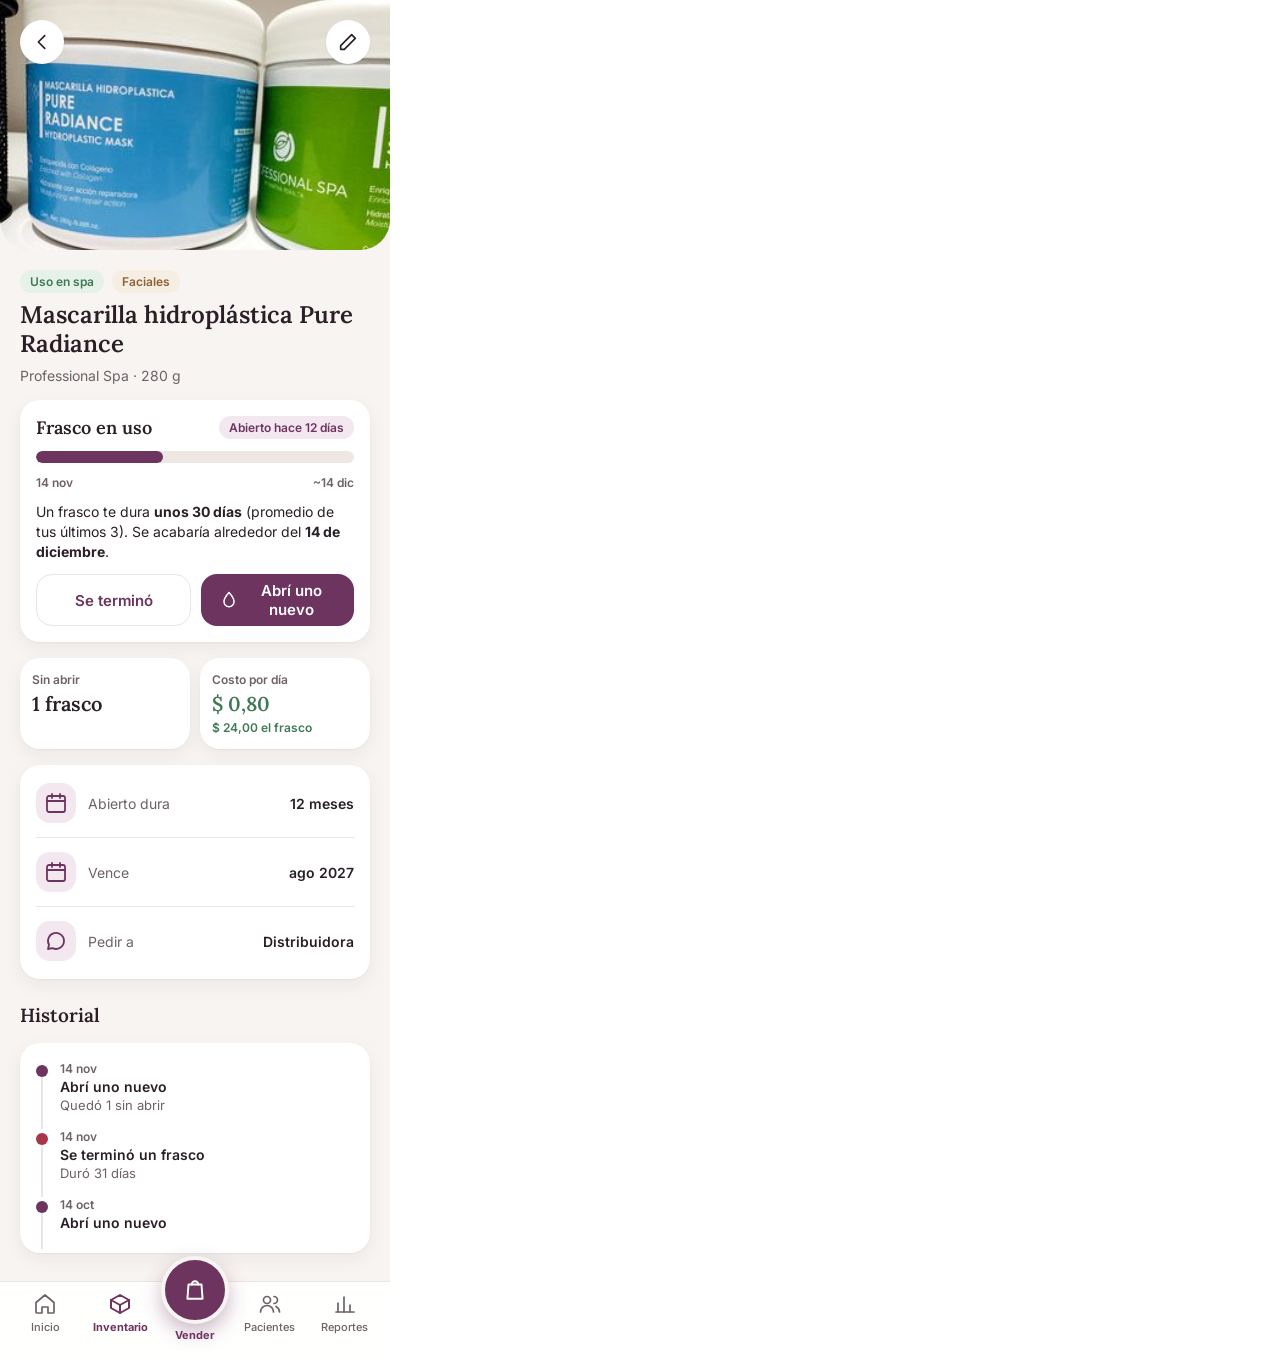
==== codex/diseno/Cabina.html @ d06ad49f "Versión 2: instrucciones, diseño y tareas para Codex (sin tocar la app actual) Co-Authored-By: Claud" ====
<!doctype html>
<html lang="es">
<head>
<meta charset="utf-8">
<title>Producto de cabina</title>
</head>
<body>


<link href="https://fonts.googleapis.com/css2?family=Lora:wght@500;600;700&amp;family=Inter:wght@400;500;600;700&amp;display=swap" rel="stylesheet">
<style>
body{margin:0}
a{color:#6E3460}a:hover{color:#4F2244}
</style>

<div style="position:relative; width:390px; height:1360px; overflow:hidden; box-sizing:border-box; background:#F8F4F1; font-family:'Inter', system-ui, sans-serif; color:#2A1F27">
<div style="position:relative; height:250px">
<img src="fotos/pureradiance.jpg" alt="Mascarilla hidroplástica Pure Radiance" style="width:100%; height:250px; object-fit:cover; border-radius:0 0 30px 30px">
<div style="position:absolute; top:20px; left:20px; right:20px; display:flex; justify-content:space-between"><a href="Inventario.html" aria-label="Volver" style="width:44px; height:44px; border-radius:999px; border:0; background:#FFFFFF; color:#2A1F27; display:flex; align-items:center; justify-content:center; box-shadow:0 1px 2px rgba(42,31,39,.06); text-decoration:none; flex:none; cursor:pointer"><svg aria-hidden="true" width="22" height="22" viewBox="0 0 24 24" fill="none" stroke="currentColor" stroke-width="1.8" stroke-linecap="round" stroke-linejoin="round" style="flex:none"><path d="M15 5l-7 7 7 7"/></svg></a><button type="button" aria-label="Editar producto" style="width:44px; height:44px; border-radius:999px; border:0; background:#FFFFFF; color:#2A1F27; display:flex; align-items:center; justify-content:center; box-shadow:0 1px 2px rgba(42,31,39,.06); text-decoration:none; flex:none; cursor:pointer"><svg aria-hidden="true" width="22" height="22" viewBox="0 0 24 24" fill="none" stroke="currentColor" stroke-width="1.8" stroke-linecap="round" stroke-linejoin="round" style="flex:none"><path d="M4 20h4L20 8l-4-4L4 16z"/></svg></button></div>
</div>
<div style="display:flex; flex-direction:column; gap:16px; padding:20px 20px 110px">
<div style="display:flex; flex-direction:column; gap:8px"><div style="display:flex; gap:8px"><span style="display:inline-flex; align-items:center; gap:6px; padding:4px 10px; border-radius:999px; background:#E6F1EA; color:#3F7A55; font-size:12px; font-weight:600; white-space:nowrap">Uso en spa</span><span style="display:inline-flex; align-items:center; gap:6px; padding:4px 10px; border-radius:999px; background:#F6EDE3; color:#8A6235; font-size:12px; font-weight:600; white-space:nowrap">Faciales</span></div><h1 style="margin:0; font:600 24px 'Lora', Georgia, serif; line-height:1.2">Mascarilla hidroplástica Pure Radiance</h1><span style="font-size:14px; color:#6E6169">Professional Spa · 280 g</span></div>
<div style="background:#FFFFFF; border-radius:20px; box-shadow:0 1px 2px rgba(42,31,39,.04), 0 6px 18px rgba(42,31,39,.06); padding:16px; display:flex; flex-direction:column; gap:12px">
<div style="display:flex; justify-content:space-between; align-items:center"><h2 style="margin:0; font:600 18px 'Lora', Georgia, serif">Frasco en uso</h2><span style="display:inline-flex; align-items:center; gap:6px; padding:4px 10px; border-radius:999px; background:#F3E8EF; color:#6E3460; font-size:12px; font-weight:600; white-space:nowrap">Abierto hace 12 días</span></div>
<div style="height:12px; border-radius:8px; background:#EFE7E3; overflow:hidden"><div style="width:40%; height:100%; background:#6E3460; border-radius:8px"></div></div>
<div style="display:flex; justify-content:space-between; font-size:12px; color:#6E6169; font-weight:600"><span>14 nov</span><span>~14 dic</span></div>
<p style="margin:0; font-size:14px; line-height:1.45">Un frasco te dura <b>unos 30 días</b> (promedio de tus últimos 3). Se acabaría alrededor del <b>14 de diciembre</b>.</p>
<div style="display:flex; gap:10px"><button type="button" style="display:flex; align-items:center; justify-content:center; gap:8px; height:52px; padding:0 18px; border-radius:16px; border:1px solid #ECE4E0; background:#FFFFFF; color:#6E3460; font:600 15px 'Inter', system-ui, sans-serif; text-decoration:none; flex:1; cursor:pointer">Se terminó</button><button type="button" style="display:flex; align-items:center; justify-content:center; gap:8px; height:52px; padding:0 18px; border-radius:16px; border:0; background:#6E3460; color:#FFFFFF; font:600 15px 'Inter', system-ui, sans-serif; text-decoration:none; flex:1; cursor:pointer"><svg aria-hidden="true" width="20" height="20" viewBox="0 0 24 24" fill="none" stroke="currentColor" stroke-width="1.8" stroke-linecap="round" stroke-linejoin="round" style="flex:none"><path d="M12 3s6 6.5 6 11a6 6 0 0 1-12 0c0-4.5 6-11 6-11z"/></svg>Abrí uno nuevo</button></div>
</div>
<div style="display:grid; grid-template-columns:repeat(2, minmax(0, 1fr)); gap:10px"><div style="background:#FFFFFF; border-radius:20px; box-shadow:0 1px 2px rgba(42,31,39,.04), 0 6px 18px rgba(42,31,39,.06); padding:14px 12px; display:flex; flex-direction:column; gap:4px"><span style="font-size:12px; color:#6E6169; font-weight:600">Sin abrir</span><b style="font:600 20px 'Lora', Georgia, serif; color:#2A1F27">1 frasco</b><span style="font-size:12px; color:#2A1F27; font-weight:600"></span></div><div style="background:#FFFFFF; border-radius:20px; box-shadow:0 1px 2px rgba(42,31,39,.04), 0 6px 18px rgba(42,31,39,.06); padding:14px 12px; display:flex; flex-direction:column; gap:4px"><span style="font-size:12px; color:#6E6169; font-weight:600">Costo por día</span><b style="font:600 20px 'Lora', Georgia, serif; color:#3F7A55">$ 0,80</b><span style="font-size:12px; color:#3F7A55; font-weight:600">$ 24,00 el frasco</span></div></div>
<div style="background:#FFFFFF; border-radius:20px; box-shadow:0 1px 2px rgba(42,31,39,.04), 0 6px 18px rgba(42,31,39,.06); padding:4px 0"><div style="display:flex; align-items:center; gap:12px; padding:14px 16px"><div style="width:40px; height:40px; border-radius:14px; background:#F3E8EF; color:#6E3460; display:flex; align-items:center; justify-content:center; flex:none"><svg aria-hidden="true" width="24" height="24" viewBox="0 0 24 24" fill="none" stroke="currentColor" stroke-width="1.8" stroke-linecap="round" stroke-linejoin="round" style="flex:none"><rect x="3" y="5" width="18" height="16" rx="2"/><path d="M3 10h18M8 3v4M16 3v4"/></svg></div><span style="flex:1; font-size:14px; color:#6E6169">Abierto dura</span><span style="font-size:14px; font-weight:600; text-align:right">12 meses</span></div><div style="height:1px; background:#ECE4E0; margin:0 16px"></div><div style="display:flex; align-items:center; gap:12px; padding:14px 16px"><div style="width:40px; height:40px; border-radius:14px; background:#F3E8EF; color:#6E3460; display:flex; align-items:center; justify-content:center; flex:none"><svg aria-hidden="true" width="24" height="24" viewBox="0 0 24 24" fill="none" stroke="currentColor" stroke-width="1.8" stroke-linecap="round" stroke-linejoin="round" style="flex:none"><rect x="3" y="5" width="18" height="16" rx="2"/><path d="M3 10h18M8 3v4M16 3v4"/></svg></div><span style="flex:1; font-size:14px; color:#6E6169">Vence</span><span style="font-size:14px; font-weight:600; text-align:right">ago 2027</span></div><div style="height:1px; background:#ECE4E0; margin:0 16px"></div><div style="display:flex; align-items:center; gap:12px; padding:14px 16px"><div style="width:40px; height:40px; border-radius:14px; background:#F3E8EF; color:#6E3460; display:flex; align-items:center; justify-content:center; flex:none"><svg aria-hidden="true" width="24" height="24" viewBox="0 0 24 24" fill="none" stroke="currentColor" stroke-width="1.8" stroke-linecap="round" stroke-linejoin="round" style="flex:none"><path d="M20 12a8 8 0 0 1-11.6 7.1L4 20l1-4.2A8 8 0 1 1 20 12z"/></svg></div><span style="flex:1; font-size:14px; color:#6E6169">Pedir a</span><span style="font-size:14px; font-weight:600; text-align:right">Distribuidora</span></div></div>
<div style="display:flex; align-items:baseline; justify-content:space-between; margin-top:8px"><h2 style="margin:0; font:600 19px 'Lora', Georgia, serif; color:#2A1F27">Historial</h2></div>
<div style="background:#FFFFFF; border-radius:20px; box-shadow:0 1px 2px rgba(42,31,39,.04), 0 6px 18px rgba(42,31,39,.06); padding:18px 16px 4px"><div style="display:flex; gap:12px"><div style="display:flex; flex-direction:column; align-items:center"><span style="width:12px; height:12px; border-radius:999px; background:#6E3460; margin-top:4px"></span><span style="width:2px; flex:1; background:#ECE4E0"></span></div><div style="display:flex; flex-direction:column; gap:2px; padding-bottom:16px; flex:1"><span style="font-size:12px; color:#6E6169; font-weight:600">14 nov</span><span style="font-size:14px; font-weight:600">Abrí uno nuevo</span><span style="font-size:13px; color:#6E6169">Quedó 1 sin abrir</span></div></div><div style="display:flex; gap:12px"><div style="display:flex; flex-direction:column; align-items:center"><span style="width:12px; height:12px; border-radius:999px; background:#A8364A; margin-top:4px"></span><span style="width:2px; flex:1; background:#ECE4E0"></span></div><div style="display:flex; flex-direction:column; gap:2px; padding-bottom:16px; flex:1"><span style="font-size:12px; color:#6E6169; font-weight:600">14 nov</span><span style="font-size:14px; font-weight:600">Se terminó un frasco</span><span style="font-size:13px; color:#6E6169">Duró 31 días</span></div></div><div style="display:flex; gap:12px"><div style="display:flex; flex-direction:column; align-items:center"><span style="width:12px; height:12px; border-radius:999px; background:#6E3460; margin-top:4px"></span><span style="width:2px; flex:1; background:#ECE4E0"></span></div><div style="display:flex; flex-direction:column; gap:2px; padding-bottom:16px; flex:1"><span style="font-size:12px; color:#6E6169; font-weight:600">14 oct</span><span style="font-size:14px; font-weight:600">Abrí uno nuevo</span><span style="font-size:13px; color:#6E6169"></span></div></div></div>
</div><nav aria-label="Principal" style="position:absolute; left:0; right:0; bottom:0; height:78px; background:rgba(255,255,255,.96); border-top:1px solid #ECE4E0; display:flex; align-items:flex-start; padding:0 8px"><a href="Main.html" style="flex:1; display:flex; flex-direction:column; align-items:center; gap:4px; padding-top:10px; color:#6E6169; text-decoration:none; font-size:11px; font-weight:500"><svg aria-hidden="true" width="24" height="24" viewBox="0 0 24 24" fill="none" stroke="currentColor" stroke-width="1.7" stroke-linecap="round" stroke-linejoin="round" style="flex:none"><path d="M3 10.5 12 3l9 7.5V20a1 1 0 0 1-1 1h-5v-6H9v6H4a1 1 0 0 1-1-1z"/></svg><span>Inicio</span></a><a href="Inventario.html" style="flex:1; display:flex; flex-direction:column; align-items:center; gap:4px; padding-top:10px; color:#6E3460; text-decoration:none; font-size:11px; font-weight:700"><svg aria-hidden="true" width="24" height="24" viewBox="0 0 24 24" fill="none" stroke="currentColor" stroke-width="2" stroke-linecap="round" stroke-linejoin="round" style="flex:none"><path d="M21 8 12 3 3 8l9 5 9-5z"/><path d="M3 8v8l9 5 9-5V8"/><path d="M12 13v8"/></svg><span>Inventario</span></a><a href="Vender.html" style="display:flex; flex-direction:column; align-items:center; gap:4px; text-decoration:none; color:#6E3460; margin-top:-26px; flex:1"><span style="width:60px; height:60px; border-radius:999px; background:#6E3460; color:#FFFFFF; display:flex; align-items:center; justify-content:center; box-shadow:0 8px 20px rgba(110,52,96,.35); border:4px solid #F8F4F1"><svg aria-hidden="true" width="26" height="26" viewBox="0 0 24 24" fill="none" stroke="currentColor" stroke-width="1.8" stroke-linecap="round" stroke-linejoin="round" style="flex:none"><path d="M6 7h12l1 13H5z"/><path d="M9 7a3 3 0 0 1 6 0"/></svg></span><span style="font-size:11px; font-weight:700">Vender</span></a><a href="Paciente.html" style="flex:1; display:flex; flex-direction:column; align-items:center; gap:4px; padding-top:10px; color:#6E6169; text-decoration:none; font-size:11px; font-weight:500"><svg aria-hidden="true" width="24" height="24" viewBox="0 0 24 24" fill="none" stroke="currentColor" stroke-width="1.7" stroke-linecap="round" stroke-linejoin="round" style="flex:none"><circle cx="9" cy="8" r="3.5"/><path d="M2.5 20a6.5 6.5 0 0 1 13 0"/><path d="M16 4.5a3.5 3.5 0 0 1 0 7"/><path d="M18 14.5a6.5 6.5 0 0 1 3.5 5.5"/></svg><span>Pacientes</span></a><a href="Reportes.html" style="flex:1; display:flex; flex-direction:column; align-items:center; gap:4px; padding-top:10px; color:#6E6169; text-decoration:none; font-size:11px; font-weight:500"><svg aria-hidden="true" width="24" height="24" viewBox="0 0 24 24" fill="none" stroke="currentColor" stroke-width="1.7" stroke-linecap="round" stroke-linejoin="round" style="flex:none"><path d="M5 20V11"/><path d="M11 20V5"/><path d="M17 20v-7"/><path d="M3 20h18"/></svg><span>Reportes</span></a></nav>
</div>

</body>
</html>
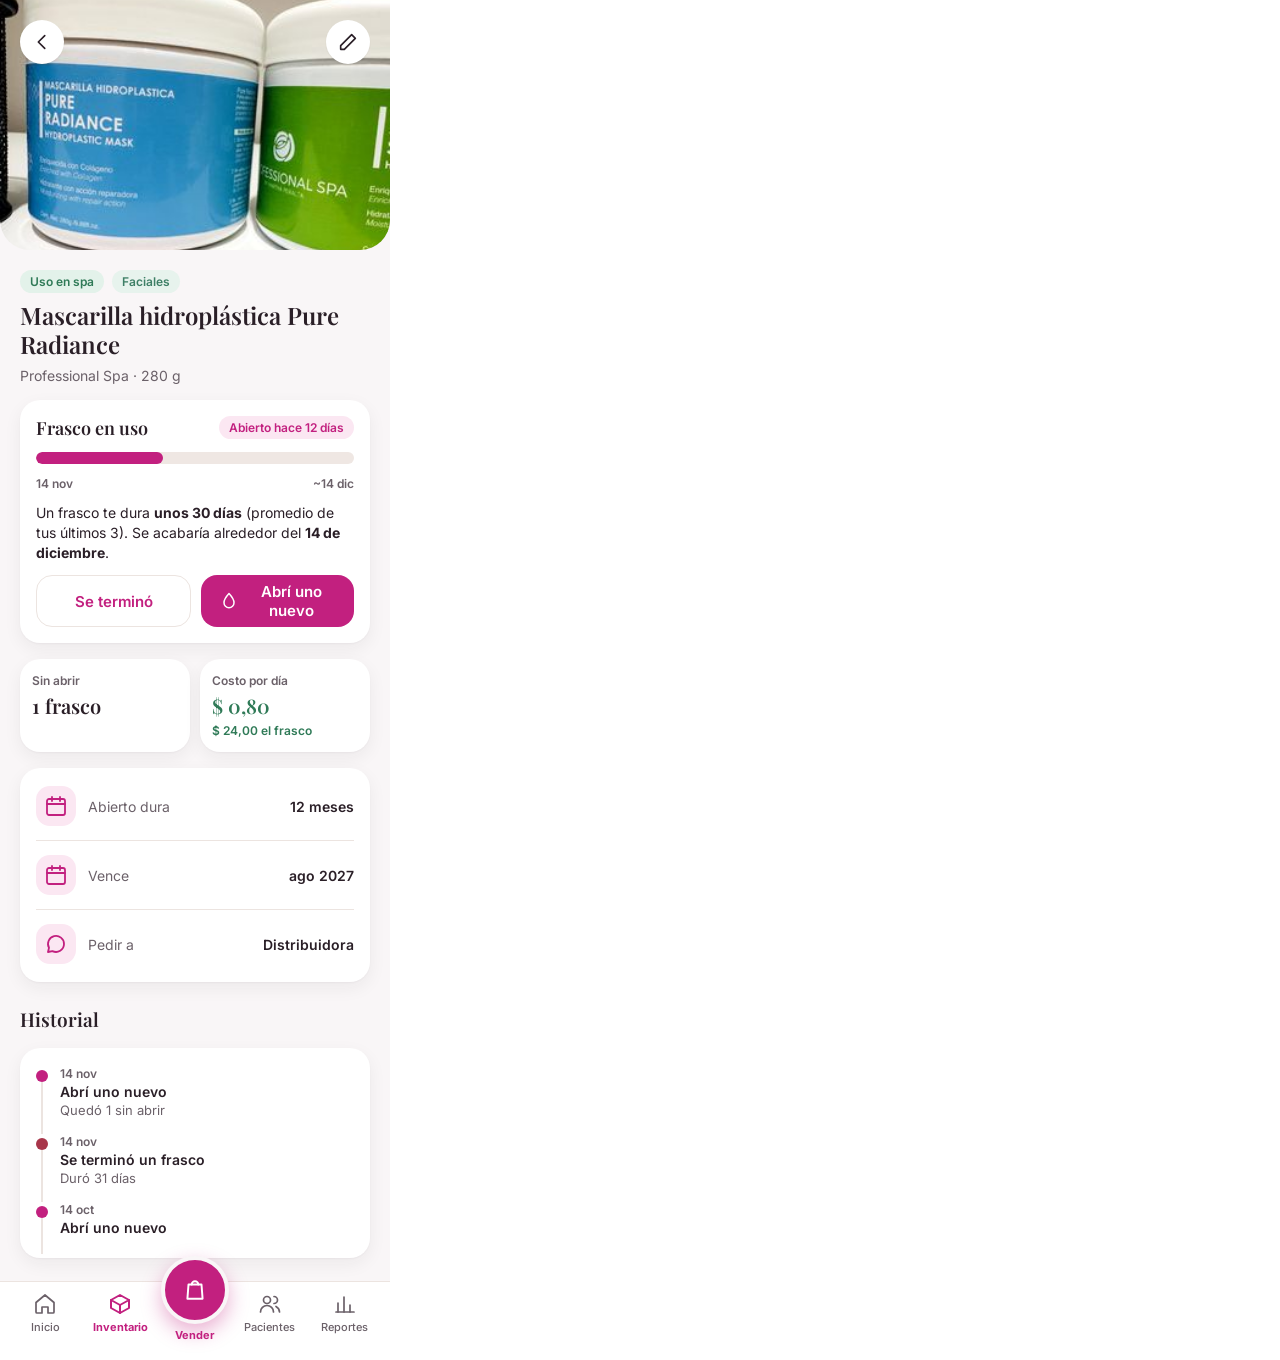
==== commit f9fcd8a0: "Diseño: logotipo de SPARATI y colores de la marca (magenta y menta) Co-Authored-By: Claude Opus 5.5 " ====
--- a/codex/diseno/Cabina.html
+++ b/codex/diseno/Cabina.html
@@ -7,31 +7,31 @@
 <body>
 
 
-<link href="https://fonts.googleapis.com/css2?family=Lora:wght@500;600;700&amp;family=Inter:wght@400;500;600;700&amp;display=swap" rel="stylesheet">
+<link href="https://fonts.googleapis.com/css2?family=Playfair+Display:wght@500;600;700&amp;family=Inter:wght@400;500;600;700&amp;display=swap" rel="stylesheet">
 <style>
-body{margin:0}
-a{color:#6E3460}a:hover{color:#4F2244}
+body{margin:0; font-variant-numeric:lining-nums}
+a{color:#C2207F}a:hover{color:#9C1966}
 </style>
 
-<div style="position:relative; width:390px; height:1360px; overflow:hidden; box-sizing:border-box; background:#F8F4F1; font-family:'Inter', system-ui, sans-serif; color:#2A1F27">
+<div style="position:relative; width:390px; height:1360px; overflow:hidden; box-sizing:border-box; background:#F9F6F7; font-family:'Inter', system-ui, sans-serif; color:#2A1F27">
 <div style="position:relative; height:250px">
 <img src="fotos/pureradiance.jpg" alt="Mascarilla hidroplástica Pure Radiance" style="width:100%; height:250px; object-fit:cover; border-radius:0 0 30px 30px">
 <div style="position:absolute; top:20px; left:20px; right:20px; display:flex; justify-content:space-between"><a href="Inventario.html" aria-label="Volver" style="width:44px; height:44px; border-radius:999px; border:0; background:#FFFFFF; color:#2A1F27; display:flex; align-items:center; justify-content:center; box-shadow:0 1px 2px rgba(42,31,39,.06); text-decoration:none; flex:none; cursor:pointer"><svg aria-hidden="true" width="22" height="22" viewBox="0 0 24 24" fill="none" stroke="currentColor" stroke-width="1.8" stroke-linecap="round" stroke-linejoin="round" style="flex:none"><path d="M15 5l-7 7 7 7"/></svg></a><button type="button" aria-label="Editar producto" style="width:44px; height:44px; border-radius:999px; border:0; background:#FFFFFF; color:#2A1F27; display:flex; align-items:center; justify-content:center; box-shadow:0 1px 2px rgba(42,31,39,.06); text-decoration:none; flex:none; cursor:pointer"><svg aria-hidden="true" width="22" height="22" viewBox="0 0 24 24" fill="none" stroke="currentColor" stroke-width="1.8" stroke-linecap="round" stroke-linejoin="round" style="flex:none"><path d="M4 20h4L20 8l-4-4L4 16z"/></svg></button></div>
 </div>
 <div style="display:flex; flex-direction:column; gap:16px; padding:20px 20px 110px">
-<div style="display:flex; flex-direction:column; gap:8px"><div style="display:flex; gap:8px"><span style="display:inline-flex; align-items:center; gap:6px; padding:4px 10px; border-radius:999px; background:#E6F1EA; color:#3F7A55; font-size:12px; font-weight:600; white-space:nowrap">Uso en spa</span><span style="display:inline-flex; align-items:center; gap:6px; padding:4px 10px; border-radius:999px; background:#F6EDE3; color:#8A6235; font-size:12px; font-weight:600; white-space:nowrap">Faciales</span></div><h1 style="margin:0; font:600 24px 'Lora', Georgia, serif; line-height:1.2">Mascarilla hidroplástica Pure Radiance</h1><span style="font-size:14px; color:#6E6169">Professional Spa · 280 g</span></div>
+<div style="display:flex; flex-direction:column; gap:8px"><div style="display:flex; gap:8px"><span style="display:inline-flex; align-items:center; gap:6px; padding:4px 10px; border-radius:999px; background:#E3F2EA; color:#2F7A57; font-size:12px; font-weight:600; white-space:nowrap">Uso en spa</span><span style="display:inline-flex; align-items:center; gap:6px; padding:4px 10px; border-radius:999px; background:#E7F3ED; color:#3E7F66; font-size:12px; font-weight:600; white-space:nowrap">Faciales</span></div><h1 style="margin:0; font:600 24px 'Playfair Display', Georgia, serif; line-height:1.2">Mascarilla hidroplástica Pure Radiance</h1><span style="font-size:14px; color:#6B6169">Professional Spa · 280 g</span></div>
 <div style="background:#FFFFFF; border-radius:20px; box-shadow:0 1px 2px rgba(42,31,39,.04), 0 6px 18px rgba(42,31,39,.06); padding:16px; display:flex; flex-direction:column; gap:12px">
-<div style="display:flex; justify-content:space-between; align-items:center"><h2 style="margin:0; font:600 18px 'Lora', Georgia, serif">Frasco en uso</h2><span style="display:inline-flex; align-items:center; gap:6px; padding:4px 10px; border-radius:999px; background:#F3E8EF; color:#6E3460; font-size:12px; font-weight:600; white-space:nowrap">Abierto hace 12 días</span></div>
-<div style="height:12px; border-radius:8px; background:#EFE7E3; overflow:hidden"><div style="width:40%; height:100%; background:#6E3460; border-radius:8px"></div></div>
-<div style="display:flex; justify-content:space-between; font-size:12px; color:#6E6169; font-weight:600"><span>14 nov</span><span>~14 dic</span></div>
+<div style="display:flex; justify-content:space-between; align-items:center"><h2 style="margin:0; font:600 18px 'Playfair Display', Georgia, serif">Frasco en uso</h2><span style="display:inline-flex; align-items:center; gap:6px; padding:4px 10px; border-radius:999px; background:#FBE7F2; color:#C2207F; font-size:12px; font-weight:600; white-space:nowrap">Abierto hace 12 días</span></div>
+<div style="height:12px; border-radius:8px; background:#EFE7E3; overflow:hidden"><div style="width:40%; height:100%; background:#C2207F; border-radius:8px"></div></div>
+<div style="display:flex; justify-content:space-between; font-size:12px; color:#6B6169; font-weight:600"><span>14 nov</span><span>~14 dic</span></div>
 <p style="margin:0; font-size:14px; line-height:1.45">Un frasco te dura <b>unos 30 días</b> (promedio de tus últimos 3). Se acabaría alrededor del <b>14 de diciembre</b>.</p>
-<div style="display:flex; gap:10px"><button type="button" style="display:flex; align-items:center; justify-content:center; gap:8px; height:52px; padding:0 18px; border-radius:16px; border:1px solid #ECE4E0; background:#FFFFFF; color:#6E3460; font:600 15px 'Inter', system-ui, sans-serif; text-decoration:none; flex:1; cursor:pointer">Se terminó</button><button type="button" style="display:flex; align-items:center; justify-content:center; gap:8px; height:52px; padding:0 18px; border-radius:16px; border:0; background:#6E3460; color:#FFFFFF; font:600 15px 'Inter', system-ui, sans-serif; text-decoration:none; flex:1; cursor:pointer"><svg aria-hidden="true" width="20" height="20" viewBox="0 0 24 24" fill="none" stroke="currentColor" stroke-width="1.8" stroke-linecap="round" stroke-linejoin="round" style="flex:none"><path d="M12 3s6 6.5 6 11a6 6 0 0 1-12 0c0-4.5 6-11 6-11z"/></svg>Abrí uno nuevo</button></div>
+<div style="display:flex; gap:10px"><button type="button" style="display:flex; align-items:center; justify-content:center; gap:8px; height:52px; padding:0 18px; border-radius:16px; border:1px solid #ECE4E0; background:#FFFFFF; color:#C2207F; font:600 15px 'Inter', system-ui, sans-serif; text-decoration:none; flex:1; cursor:pointer">Se terminó</button><button type="button" style="display:flex; align-items:center; justify-content:center; gap:8px; height:52px; padding:0 18px; border-radius:16px; border:0; background:#C2207F; color:#FFFFFF; font:600 15px 'Inter', system-ui, sans-serif; text-decoration:none; flex:1; cursor:pointer"><svg aria-hidden="true" width="20" height="20" viewBox="0 0 24 24" fill="none" stroke="currentColor" stroke-width="1.8" stroke-linecap="round" stroke-linejoin="round" style="flex:none"><path d="M12 3s6 6.5 6 11a6 6 0 0 1-12 0c0-4.5 6-11 6-11z"/></svg>Abrí uno nuevo</button></div>
 </div>
-<div style="display:grid; grid-template-columns:repeat(2, minmax(0, 1fr)); gap:10px"><div style="background:#FFFFFF; border-radius:20px; box-shadow:0 1px 2px rgba(42,31,39,.04), 0 6px 18px rgba(42,31,39,.06); padding:14px 12px; display:flex; flex-direction:column; gap:4px"><span style="font-size:12px; color:#6E6169; font-weight:600">Sin abrir</span><b style="font:600 20px 'Lora', Georgia, serif; color:#2A1F27">1 frasco</b><span style="font-size:12px; color:#2A1F27; font-weight:600"></span></div><div style="background:#FFFFFF; border-radius:20px; box-shadow:0 1px 2px rgba(42,31,39,.04), 0 6px 18px rgba(42,31,39,.06); padding:14px 12px; display:flex; flex-direction:column; gap:4px"><span style="font-size:12px; color:#6E6169; font-weight:600">Costo por día</span><b style="font:600 20px 'Lora', Georgia, serif; color:#3F7A55">$ 0,80</b><span style="font-size:12px; color:#3F7A55; font-weight:600">$ 24,00 el frasco</span></div></div>
-<div style="background:#FFFFFF; border-radius:20px; box-shadow:0 1px 2px rgba(42,31,39,.04), 0 6px 18px rgba(42,31,39,.06); padding:4px 0"><div style="display:flex; align-items:center; gap:12px; padding:14px 16px"><div style="width:40px; height:40px; border-radius:14px; background:#F3E8EF; color:#6E3460; display:flex; align-items:center; justify-content:center; flex:none"><svg aria-hidden="true" width="24" height="24" viewBox="0 0 24 24" fill="none" stroke="currentColor" stroke-width="1.8" stroke-linecap="round" stroke-linejoin="round" style="flex:none"><rect x="3" y="5" width="18" height="16" rx="2"/><path d="M3 10h18M8 3v4M16 3v4"/></svg></div><span style="flex:1; font-size:14px; color:#6E6169">Abierto dura</span><span style="font-size:14px; font-weight:600; text-align:right">12 meses</span></div><div style="height:1px; background:#ECE4E0; margin:0 16px"></div><div style="display:flex; align-items:center; gap:12px; padding:14px 16px"><div style="width:40px; height:40px; border-radius:14px; background:#F3E8EF; color:#6E3460; display:flex; align-items:center; justify-content:center; flex:none"><svg aria-hidden="true" width="24" height="24" viewBox="0 0 24 24" fill="none" stroke="currentColor" stroke-width="1.8" stroke-linecap="round" stroke-linejoin="round" style="flex:none"><rect x="3" y="5" width="18" height="16" rx="2"/><path d="M3 10h18M8 3v4M16 3v4"/></svg></div><span style="flex:1; font-size:14px; color:#6E6169">Vence</span><span style="font-size:14px; font-weight:600; text-align:right">ago 2027</span></div><div style="height:1px; background:#ECE4E0; margin:0 16px"></div><div style="display:flex; align-items:center; gap:12px; padding:14px 16px"><div style="width:40px; height:40px; border-radius:14px; background:#F3E8EF; color:#6E3460; display:flex; align-items:center; justify-content:center; flex:none"><svg aria-hidden="true" width="24" height="24" viewBox="0 0 24 24" fill="none" stroke="currentColor" stroke-width="1.8" stroke-linecap="round" stroke-linejoin="round" style="flex:none"><path d="M20 12a8 8 0 0 1-11.6 7.1L4 20l1-4.2A8 8 0 1 1 20 12z"/></svg></div><span style="flex:1; font-size:14px; color:#6E6169">Pedir a</span><span style="font-size:14px; font-weight:600; text-align:right">Distribuidora</span></div></div>
-<div style="display:flex; align-items:baseline; justify-content:space-between; margin-top:8px"><h2 style="margin:0; font:600 19px 'Lora', Georgia, serif; color:#2A1F27">Historial</h2></div>
-<div style="background:#FFFFFF; border-radius:20px; box-shadow:0 1px 2px rgba(42,31,39,.04), 0 6px 18px rgba(42,31,39,.06); padding:18px 16px 4px"><div style="display:flex; gap:12px"><div style="display:flex; flex-direction:column; align-items:center"><span style="width:12px; height:12px; border-radius:999px; background:#6E3460; margin-top:4px"></span><span style="width:2px; flex:1; background:#ECE4E0"></span></div><div style="display:flex; flex-direction:column; gap:2px; padding-bottom:16px; flex:1"><span style="font-size:12px; color:#6E6169; font-weight:600">14 nov</span><span style="font-size:14px; font-weight:600">Abrí uno nuevo</span><span style="font-size:13px; color:#6E6169">Quedó 1 sin abrir</span></div></div><div style="display:flex; gap:12px"><div style="display:flex; flex-direction:column; align-items:center"><span style="width:12px; height:12px; border-radius:999px; background:#A8364A; margin-top:4px"></span><span style="width:2px; flex:1; background:#ECE4E0"></span></div><div style="display:flex; flex-direction:column; gap:2px; padding-bottom:16px; flex:1"><span style="font-size:12px; color:#6E6169; font-weight:600">14 nov</span><span style="font-size:14px; font-weight:600">Se terminó un frasco</span><span style="font-size:13px; color:#6E6169">Duró 31 días</span></div></div><div style="display:flex; gap:12px"><div style="display:flex; flex-direction:column; align-items:center"><span style="width:12px; height:12px; border-radius:999px; background:#6E3460; margin-top:4px"></span><span style="width:2px; flex:1; background:#ECE4E0"></span></div><div style="display:flex; flex-direction:column; gap:2px; padding-bottom:16px; flex:1"><span style="font-size:12px; color:#6E6169; font-weight:600">14 oct</span><span style="font-size:14px; font-weight:600">Abrí uno nuevo</span><span style="font-size:13px; color:#6E6169"></span></div></div></div>
-</div><nav aria-label="Principal" style="position:absolute; left:0; right:0; bottom:0; height:78px; background:rgba(255,255,255,.96); border-top:1px solid #ECE4E0; display:flex; align-items:flex-start; padding:0 8px"><a href="Main.html" style="flex:1; display:flex; flex-direction:column; align-items:center; gap:4px; padding-top:10px; color:#6E6169; text-decoration:none; font-size:11px; font-weight:500"><svg aria-hidden="true" width="24" height="24" viewBox="0 0 24 24" fill="none" stroke="currentColor" stroke-width="1.7" stroke-linecap="round" stroke-linejoin="round" style="flex:none"><path d="M3 10.5 12 3l9 7.5V20a1 1 0 0 1-1 1h-5v-6H9v6H4a1 1 0 0 1-1-1z"/></svg><span>Inicio</span></a><a href="Inventario.html" style="flex:1; display:flex; flex-direction:column; align-items:center; gap:4px; padding-top:10px; color:#6E3460; text-decoration:none; font-size:11px; font-weight:700"><svg aria-hidden="true" width="24" height="24" viewBox="0 0 24 24" fill="none" stroke="currentColor" stroke-width="2" stroke-linecap="round" stroke-linejoin="round" style="flex:none"><path d="M21 8 12 3 3 8l9 5 9-5z"/><path d="M3 8v8l9 5 9-5V8"/><path d="M12 13v8"/></svg><span>Inventario</span></a><a href="Vender.html" style="display:flex; flex-direction:column; align-items:center; gap:4px; text-decoration:none; color:#6E3460; margin-top:-26px; flex:1"><span style="width:60px; height:60px; border-radius:999px; background:#6E3460; color:#FFFFFF; display:flex; align-items:center; justify-content:center; box-shadow:0 8px 20px rgba(110,52,96,.35); border:4px solid #F8F4F1"><svg aria-hidden="true" width="26" height="26" viewBox="0 0 24 24" fill="none" stroke="currentColor" stroke-width="1.8" stroke-linecap="round" stroke-linejoin="round" style="flex:none"><path d="M6 7h12l1 13H5z"/><path d="M9 7a3 3 0 0 1 6 0"/></svg></span><span style="font-size:11px; font-weight:700">Vender</span></a><a href="Paciente.html" style="flex:1; display:flex; flex-direction:column; align-items:center; gap:4px; padding-top:10px; color:#6E6169; text-decoration:none; font-size:11px; font-weight:500"><svg aria-hidden="true" width="24" height="24" viewBox="0 0 24 24" fill="none" stroke="currentColor" stroke-width="1.7" stroke-linecap="round" stroke-linejoin="round" style="flex:none"><circle cx="9" cy="8" r="3.5"/><path d="M2.5 20a6.5 6.5 0 0 1 13 0"/><path d="M16 4.5a3.5 3.5 0 0 1 0 7"/><path d="M18 14.5a6.5 6.5 0 0 1 3.5 5.5"/></svg><span>Pacientes</span></a><a href="Reportes.html" style="flex:1; display:flex; flex-direction:column; align-items:center; gap:4px; padding-top:10px; color:#6E6169; text-decoration:none; font-size:11px; font-weight:500"><svg aria-hidden="true" width="24" height="24" viewBox="0 0 24 24" fill="none" stroke="currentColor" stroke-width="1.7" stroke-linecap="round" stroke-linejoin="round" style="flex:none"><path d="M5 20V11"/><path d="M11 20V5"/><path d="M17 20v-7"/><path d="M3 20h18"/></svg><span>Reportes</span></a></nav>
+<div style="display:grid; grid-template-columns:repeat(2, minmax(0, 1fr)); gap:10px"><div style="background:#FFFFFF; border-radius:20px; box-shadow:0 1px 2px rgba(42,31,39,.04), 0 6px 18px rgba(42,31,39,.06); padding:14px 12px; display:flex; flex-direction:column; gap:4px"><span style="font-size:12px; color:#6B6169; font-weight:600">Sin abrir</span><b style="font:600 20px 'Playfair Display', Georgia, serif; color:#2A1F27">1 frasco</b><span style="font-size:12px; color:#2A1F27; font-weight:600"></span></div><div style="background:#FFFFFF; border-radius:20px; box-shadow:0 1px 2px rgba(42,31,39,.04), 0 6px 18px rgba(42,31,39,.06); padding:14px 12px; display:flex; flex-direction:column; gap:4px"><span style="font-size:12px; color:#6B6169; font-weight:600">Costo por día</span><b style="font:600 20px 'Playfair Display', Georgia, serif; color:#2F7A57">$ 0,80</b><span style="font-size:12px; color:#2F7A57; font-weight:600">$ 24,00 el frasco</span></div></div>
+<div style="background:#FFFFFF; border-radius:20px; box-shadow:0 1px 2px rgba(42,31,39,.04), 0 6px 18px rgba(42,31,39,.06); padding:4px 0"><div style="display:flex; align-items:center; gap:12px; padding:14px 16px"><div style="width:40px; height:40px; border-radius:14px; background:#FBE7F2; color:#C2207F; display:flex; align-items:center; justify-content:center; flex:none"><svg aria-hidden="true" width="24" height="24" viewBox="0 0 24 24" fill="none" stroke="currentColor" stroke-width="1.8" stroke-linecap="round" stroke-linejoin="round" style="flex:none"><rect x="3" y="5" width="18" height="16" rx="2"/><path d="M3 10h18M8 3v4M16 3v4"/></svg></div><span style="flex:1; font-size:14px; color:#6B6169">Abierto dura</span><span style="font-size:14px; font-weight:600; text-align:right">12 meses</span></div><div style="height:1px; background:#ECE4E0; margin:0 16px"></div><div style="display:flex; align-items:center; gap:12px; padding:14px 16px"><div style="width:40px; height:40px; border-radius:14px; background:#FBE7F2; color:#C2207F; display:flex; align-items:center; justify-content:center; flex:none"><svg aria-hidden="true" width="24" height="24" viewBox="0 0 24 24" fill="none" stroke="currentColor" stroke-width="1.8" stroke-linecap="round" stroke-linejoin="round" style="flex:none"><rect x="3" y="5" width="18" height="16" rx="2"/><path d="M3 10h18M8 3v4M16 3v4"/></svg></div><span style="flex:1; font-size:14px; color:#6B6169">Vence</span><span style="font-size:14px; font-weight:600; text-align:right">ago 2027</span></div><div style="height:1px; background:#ECE4E0; margin:0 16px"></div><div style="display:flex; align-items:center; gap:12px; padding:14px 16px"><div style="width:40px; height:40px; border-radius:14px; background:#FBE7F2; color:#C2207F; display:flex; align-items:center; justify-content:center; flex:none"><svg aria-hidden="true" width="24" height="24" viewBox="0 0 24 24" fill="none" stroke="currentColor" stroke-width="1.8" stroke-linecap="round" stroke-linejoin="round" style="flex:none"><path d="M20 12a8 8 0 0 1-11.6 7.1L4 20l1-4.2A8 8 0 1 1 20 12z"/></svg></div><span style="flex:1; font-size:14px; color:#6B6169">Pedir a</span><span style="font-size:14px; font-weight:600; text-align:right">Distribuidora</span></div></div>
+<div style="display:flex; align-items:baseline; justify-content:space-between; margin-top:8px"><h2 style="margin:0; font:600 19px 'Playfair Display', Georgia, serif; color:#2A1F27">Historial</h2></div>
+<div style="background:#FFFFFF; border-radius:20px; box-shadow:0 1px 2px rgba(42,31,39,.04), 0 6px 18px rgba(42,31,39,.06); padding:18px 16px 4px"><div style="display:flex; gap:12px"><div style="display:flex; flex-direction:column; align-items:center"><span style="width:12px; height:12px; border-radius:999px; background:#C2207F; margin-top:4px"></span><span style="width:2px; flex:1; background:#ECE4E0"></span></div><div style="display:flex; flex-direction:column; gap:2px; padding-bottom:16px; flex:1"><span style="font-size:12px; color:#6B6169; font-weight:600">14 nov</span><span style="font-size:14px; font-weight:600">Abrí uno nuevo</span><span style="font-size:13px; color:#6B6169">Quedó 1 sin abrir</span></div></div><div style="display:flex; gap:12px"><div style="display:flex; flex-direction:column; align-items:center"><span style="width:12px; height:12px; border-radius:999px; background:#A8364A; margin-top:4px"></span><span style="width:2px; flex:1; background:#ECE4E0"></span></div><div style="display:flex; flex-direction:column; gap:2px; padding-bottom:16px; flex:1"><span style="font-size:12px; color:#6B6169; font-weight:600">14 nov</span><span style="font-size:14px; font-weight:600">Se terminó un frasco</span><span style="font-size:13px; color:#6B6169">Duró 31 días</span></div></div><div style="display:flex; gap:12px"><div style="display:flex; flex-direction:column; align-items:center"><span style="width:12px; height:12px; border-radius:999px; background:#C2207F; margin-top:4px"></span><span style="width:2px; flex:1; background:#ECE4E0"></span></div><div style="display:flex; flex-direction:column; gap:2px; padding-bottom:16px; flex:1"><span style="font-size:12px; color:#6B6169; font-weight:600">14 oct</span><span style="font-size:14px; font-weight:600">Abrí uno nuevo</span><span style="font-size:13px; color:#6B6169"></span></div></div></div>
+</div><nav aria-label="Principal" style="position:absolute; left:0; right:0; bottom:0; height:78px; background:rgba(255,255,255,.96); border-top:1px solid #ECE4E0; display:flex; align-items:flex-start; padding:0 8px"><a href="Main.html" style="flex:1; display:flex; flex-direction:column; align-items:center; gap:4px; padding-top:10px; color:#6B6169; text-decoration:none; font-size:11px; font-weight:500"><svg aria-hidden="true" width="24" height="24" viewBox="0 0 24 24" fill="none" stroke="currentColor" stroke-width="1.7" stroke-linecap="round" stroke-linejoin="round" style="flex:none"><path d="M3 10.5 12 3l9 7.5V20a1 1 0 0 1-1 1h-5v-6H9v6H4a1 1 0 0 1-1-1z"/></svg><span>Inicio</span></a><a href="Inventario.html" style="flex:1; display:flex; flex-direction:column; align-items:center; gap:4px; padding-top:10px; color:#C2207F; text-decoration:none; font-size:11px; font-weight:700"><svg aria-hidden="true" width="24" height="24" viewBox="0 0 24 24" fill="none" stroke="currentColor" stroke-width="2" stroke-linecap="round" stroke-linejoin="round" style="flex:none"><path d="M21 8 12 3 3 8l9 5 9-5z"/><path d="M3 8v8l9 5 9-5V8"/><path d="M12 13v8"/></svg><span>Inventario</span></a><a href="Vender.html" style="display:flex; flex-direction:column; align-items:center; gap:4px; text-decoration:none; color:#C2207F; margin-top:-26px; flex:1"><span style="width:60px; height:60px; border-radius:999px; background:#C2207F; color:#FFFFFF; display:flex; align-items:center; justify-content:center; box-shadow:0 8px 20px rgba(194,32,127,.35); border:4px solid #F9F6F7"><svg aria-hidden="true" width="26" height="26" viewBox="0 0 24 24" fill="none" stroke="currentColor" stroke-width="1.8" stroke-linecap="round" stroke-linejoin="round" style="flex:none"><path d="M6 7h12l1 13H5z"/><path d="M9 7a3 3 0 0 1 6 0"/></svg></span><span style="font-size:11px; font-weight:700">Vender</span></a><a href="Paciente.html" style="flex:1; display:flex; flex-direction:column; align-items:center; gap:4px; padding-top:10px; color:#6B6169; text-decoration:none; font-size:11px; font-weight:500"><svg aria-hidden="true" width="24" height="24" viewBox="0 0 24 24" fill="none" stroke="currentColor" stroke-width="1.7" stroke-linecap="round" stroke-linejoin="round" style="flex:none"><circle cx="9" cy="8" r="3.5"/><path d="M2.5 20a6.5 6.5 0 0 1 13 0"/><path d="M16 4.5a3.5 3.5 0 0 1 0 7"/><path d="M18 14.5a6.5 6.5 0 0 1 3.5 5.5"/></svg><span>Pacientes</span></a><a href="Reportes.html" style="flex:1; display:flex; flex-direction:column; align-items:center; gap:4px; padding-top:10px; color:#6B6169; text-decoration:none; font-size:11px; font-weight:500"><svg aria-hidden="true" width="24" height="24" viewBox="0 0 24 24" fill="none" stroke="currentColor" stroke-width="1.7" stroke-linecap="round" stroke-linejoin="round" style="flex:none"><path d="M5 20V11"/><path d="M11 20V5"/><path d="M17 20v-7"/><path d="M3 20h18"/></svg><span>Reportes</span></a></nav>
 </div>
 
 </body>
